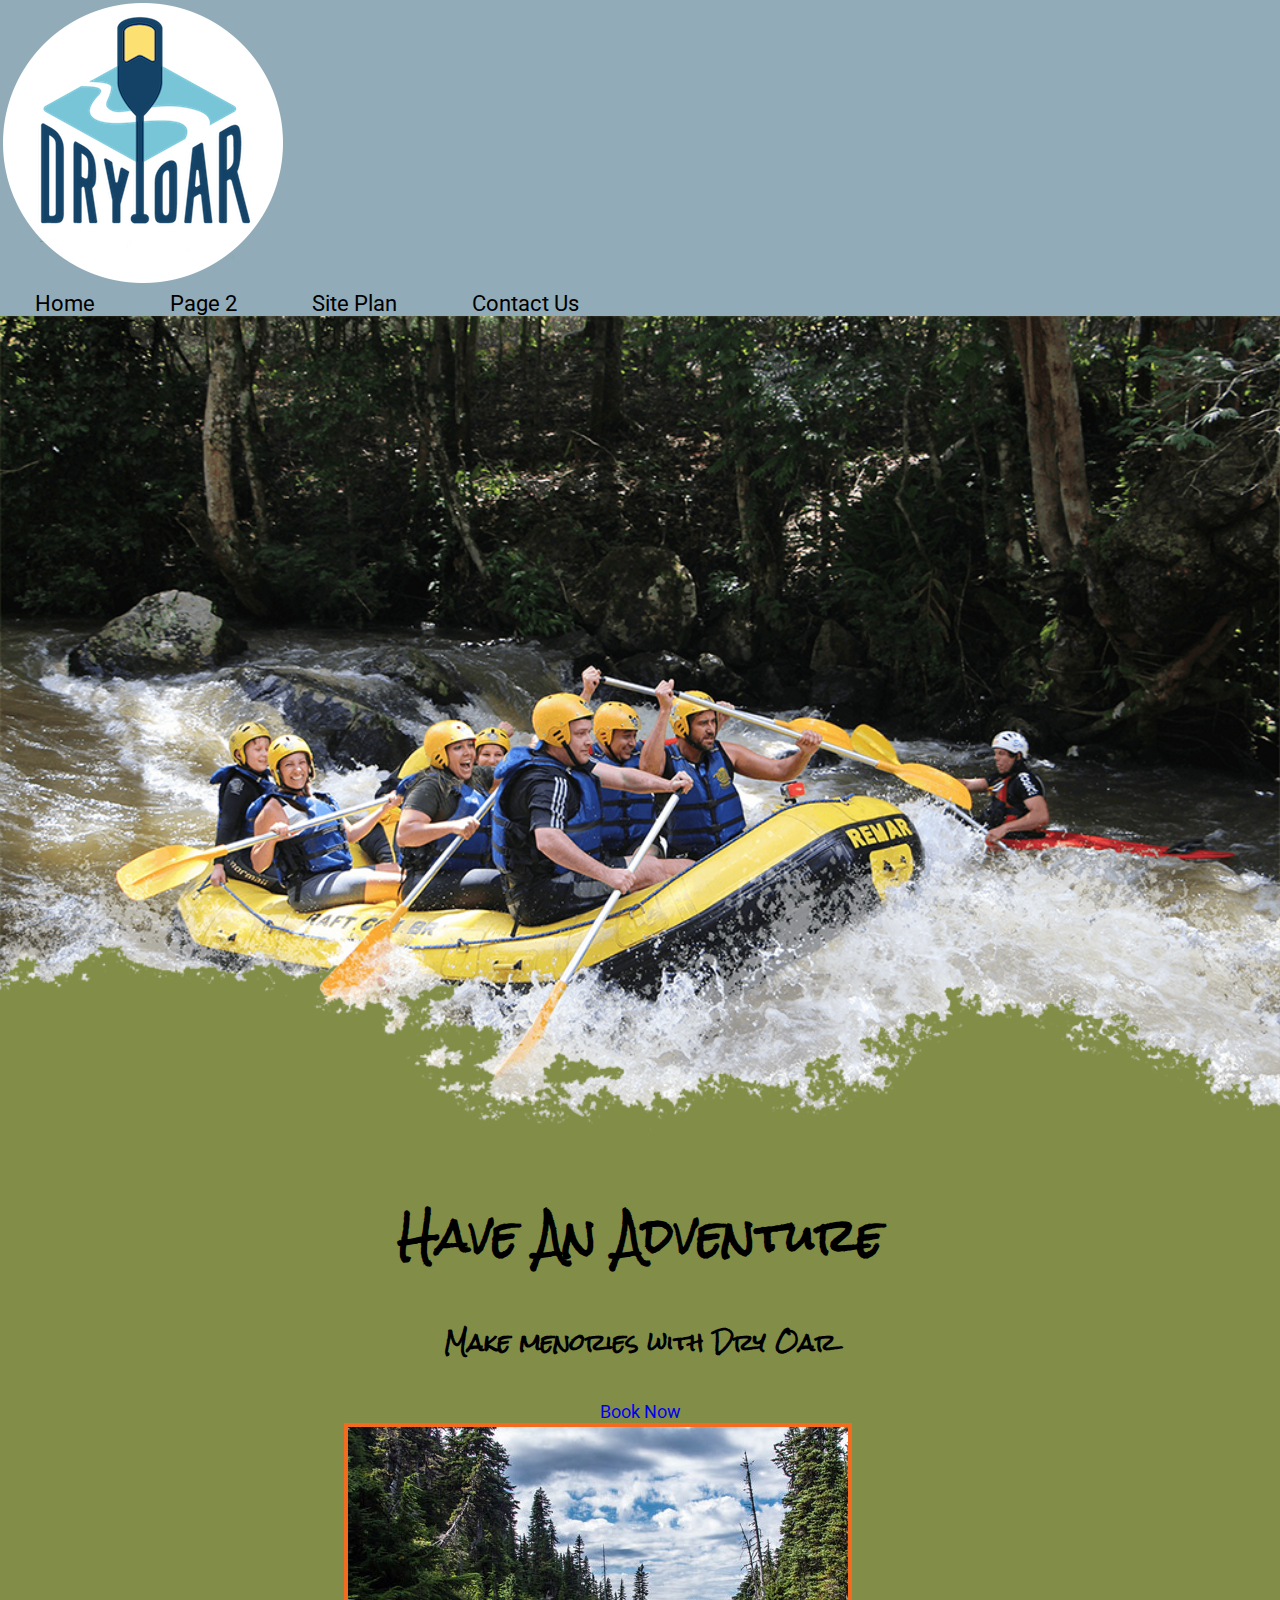
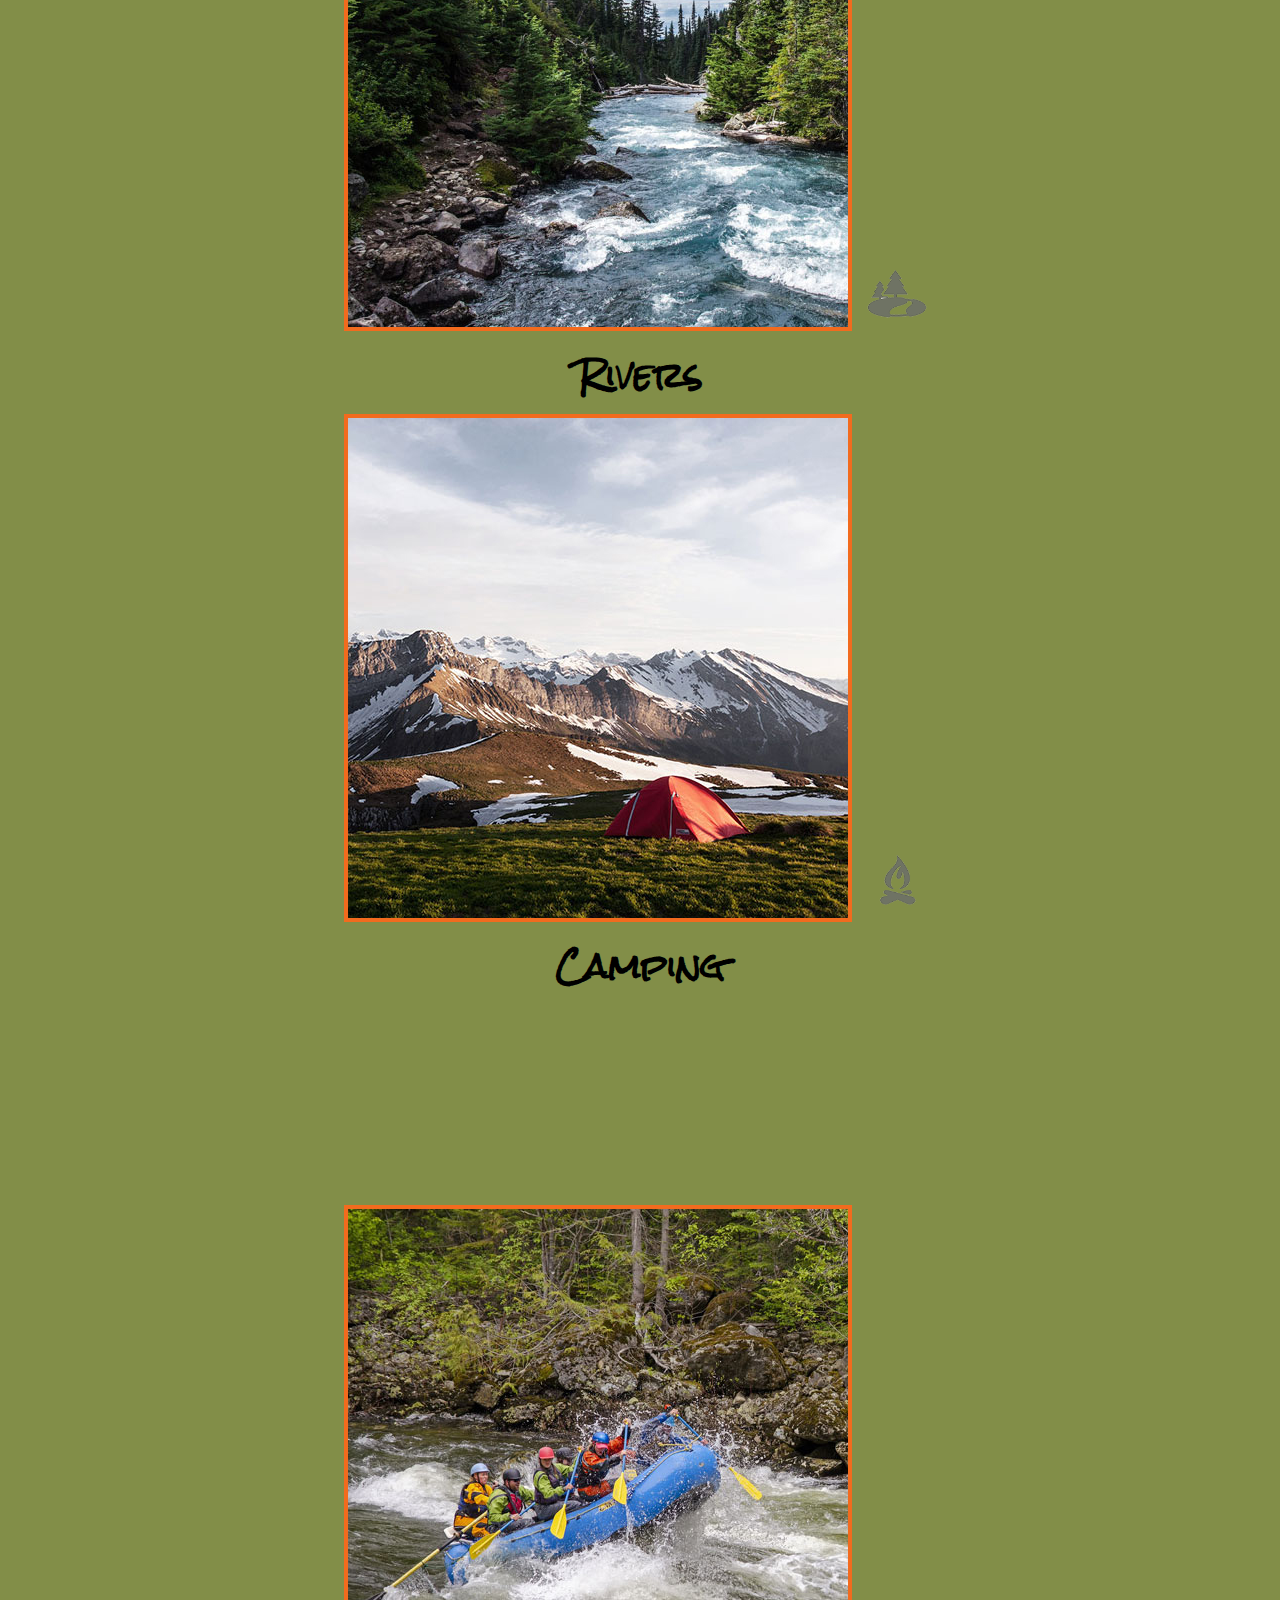
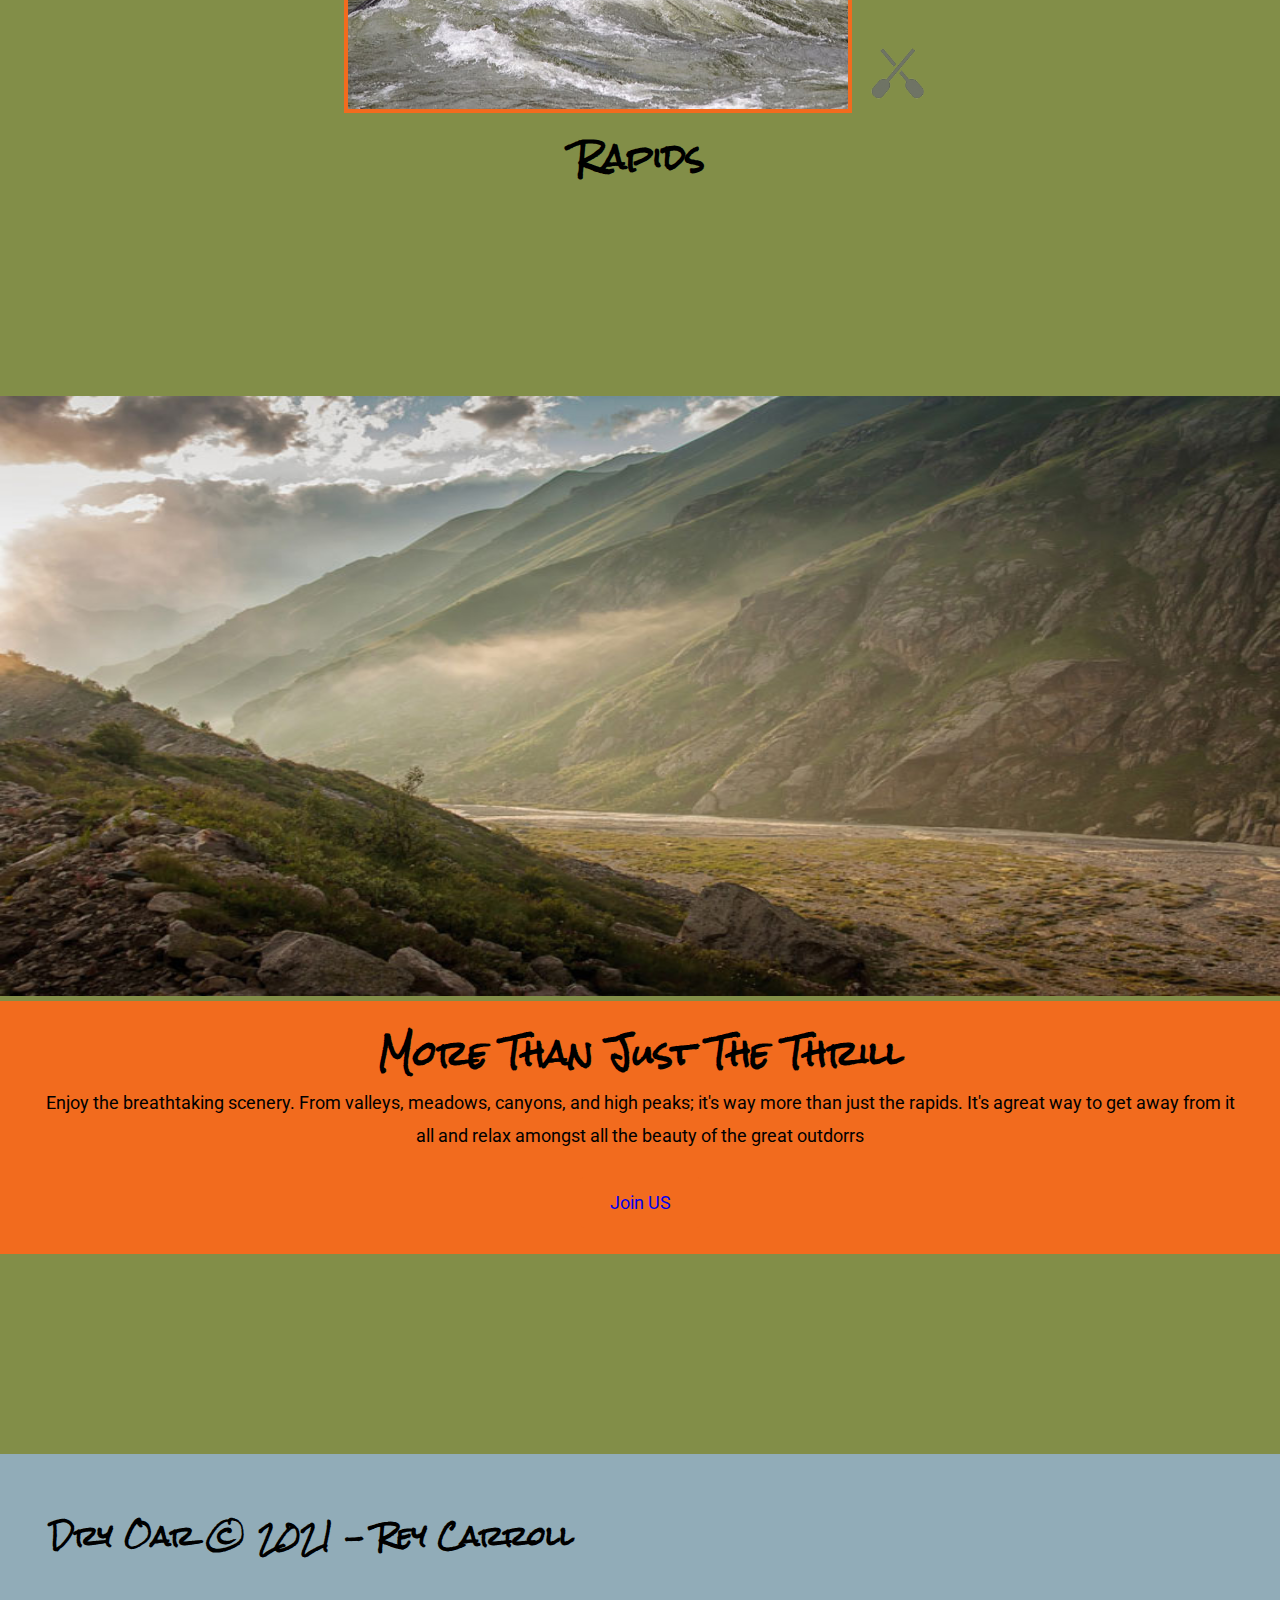
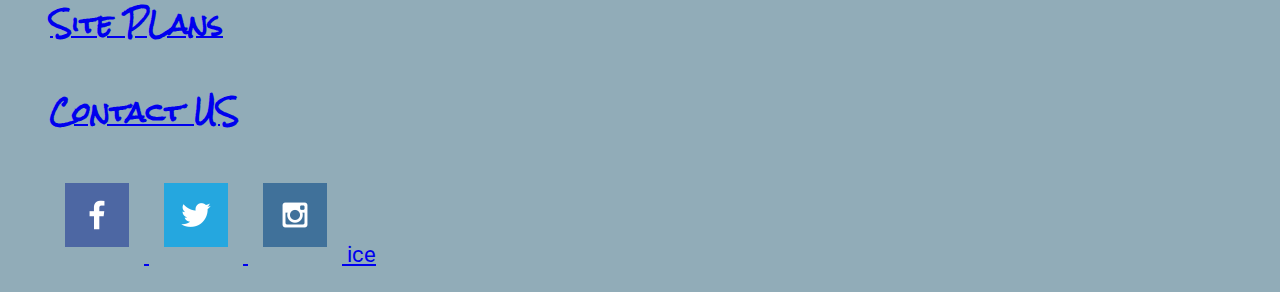
==== index.html @ da0ec717 "aosudfuiasdfgh'uiop" ====
<!DOCTYPE html>
<html lang="en">
<head>
    <meta charset="UTF-8">
    <meta http-equiv="X-UA-Compatible" content="IE=edge">
    <meta name="viewport" content="width=device-width, initial-scale=1.0">
    <title>Home Page</title>
    <link rel="stylesheet" href="styles/style.css">
  </head>


<body>
    <header>
      <a id="logo_link" href="index.html">
        <img class="logo" src="images/logo.png"
        alt="Dry Oar Logo">
      </a>
      <nav>
        <a href="index.html">Home</a>
        <a href="#">Page 2</a>
        <a href="site-plan-rafting.html">Site Plan</a>
        <a href="contactus.html">Contact Us</a>
      </nav>
    </header>
    <div id="hero">
      <div id="hero-box">
        <img id="hero-img" src="images/hero.png" alt="People enjoying white water rafting">
      </div>
      <section id="hero-msg">
        <h1 class="home-title">Have An Adventure</h1>
        <h4>Make menories with Dry Oar</h4>
        <div class='button-box'>
          <a class='book' href="rates.html">Book Now</a>
        </div>
      </section>
    </div>
    <main class="home-grid">
      <section class="river-card">
        <img class="card-img" src="images/rivers.jpg" alt="river in forest">
        <img class="icon" src="images/river_icon.png" alt="river icon">
        <h2>Rivers</h2>
      </section>
      <section class="caming-card">
        <img class="card-img" src="images/camping.jpg" alt="tent in mountains">
        <img class="icon" src="images/fire_icon.png" alt="fire icon">
        <h2>Camping</h2>
      </section>
      <section class="rapids-card">
        <img class="card-img" src="images/rapids.jpg" alt="rafting boat">
        <img class="icon" src="images/oars.png" alt="oars icon">
        <h2>Rapids</h2>
      </section>
      <img class="mountains" style="width: 100%; max-height: 600px;" src="images/mountains.jpg" alt="Misty mountains">
      <section class="msg">
        <h2>More Than Just The Thrill</h2>
        <p>Enjoy the breathtaking scenery. From valleys, meadows, canyons, and high peaks; it's way more than just the rapids. It's agreat way to get away from it all and relax amongst all the beauty of the great outdorrs </p>
        <a class='join' href="rivers.html">Join US</a>
      </section>
    </main>
    <footer>
      <h3>Dry Oar &copy; 2021 - Rey Carroll</h3>
      <h3><a href="site-plan-rafting.html">Site PLans</a></h3>
      <h3><a href="contactus.html">Contact US</a></h3>
      <div class="social">
        <a href="https://facebook.com" target="_blank">
          <img src="images/facebook.png" alt="fb icon">
        </a>
        <a href="https://twitter.com" target="_blank">
          <img src="images/twitter.png" alt="twitter icon">
        </a>
        <a href="https://instagram.com" target="_blank">
          <img src="images/instagram.png" alt="instagram icon">
        </a>
        <a href="ice/index.html" target="_blank">ice</a>
      </div>
    </footer>
</body>
</html>
---- styles/style.css ----
/*@import url('https://fonts.googleapis.com/css2?family=Roboto:wght@300&family=Rock+Salt&display=swap');*/
@import url('https://fonts.googleapis.com/css2?family=Roboto:ital,wght@1,500&family=Rock+Salt&display=swap');
:root{
    --heading-font: "Rock Salt", sans-serif;
    --paragraph-font: "Roboto", Helvetica, sans-serif;
    font-size: 22px;
}
div {
    max-width: 1600px;
    margin: 0 auto;

  } 
  h2 {
      margin: 0;
  }
  h1, h2 ,h3, h4 { 
  font-family: var(--heading-font);
  }
  nav a, p, .join, .book {
    font-family: var(--paragraph-font);
  }
.join, .book {
    font-size: 18px;
    padding: 15px 30px;
    margin-top: 50px;
    border-radius: 5px;
}
.home-title{
    font-size: 2em;
    font-family: var(--heading-font);
    margin-top: 10px;
}
.msg p{
    font-size: .8em;
    padding-bottom: 15px;
}
  nav a{
    text-align: center;
    color: #000;
    text-decoration: none;
    padding: 35px;
  }
  .msg {
    background-color: #6f7364;
    line-height: 1.5em;
    background-color:#F26B1E;
    padding: 35px;
  } 
#logo_link {
    padding-top: 5px;
}
#hero-msg h1 {
    text-align: center;
}
 #hero-msg h4{
    text-align: center;
 }
.button-box{
    text-align: center;
}
main section{
    text-align: center;
}

#background {
    height: 725px;
}
body{
    background-color: #828E48;
    font-size: 22px;
    font-family: var(--paragraph-font);
    margin: 0;
    padding: 0;
}
header{
    background-color: #91ACB8;
}
nav a:hover{
    background-color: #F26B1E;
    color: black;
}
.book{
    background-color: #828E48;
    text-decoration: none;
} 
.join{
    background-color: #F26B1E;
    text-decoration: none;
}
.book:hover{
    background-color: #F26B1E;
    text-decoration: none;
}
.join:hover{
    background-color: #828E48;
    text-decoration: none;
}
#background{
    background-color:#F26B1E;
}

footer{
    background-color: #91ACB8;
    text-decoration: none;
    padding: 25px 50px;
    margin-top: 200px;
}
.icon {
    width: 80px;
    padding: 10px;
}
#hero-img{
    width: 100%;
}
.smg {
    padding-top: 10px;
}
footer .social img {
    padding: 15px;
}
.rivers-card, .camping-card, .rapids-card{
    margin: 200px 0;
}
.card-img {
    border: 4px solid #F26B1E;
}
main section img {
    box-sizing: border-box;
}
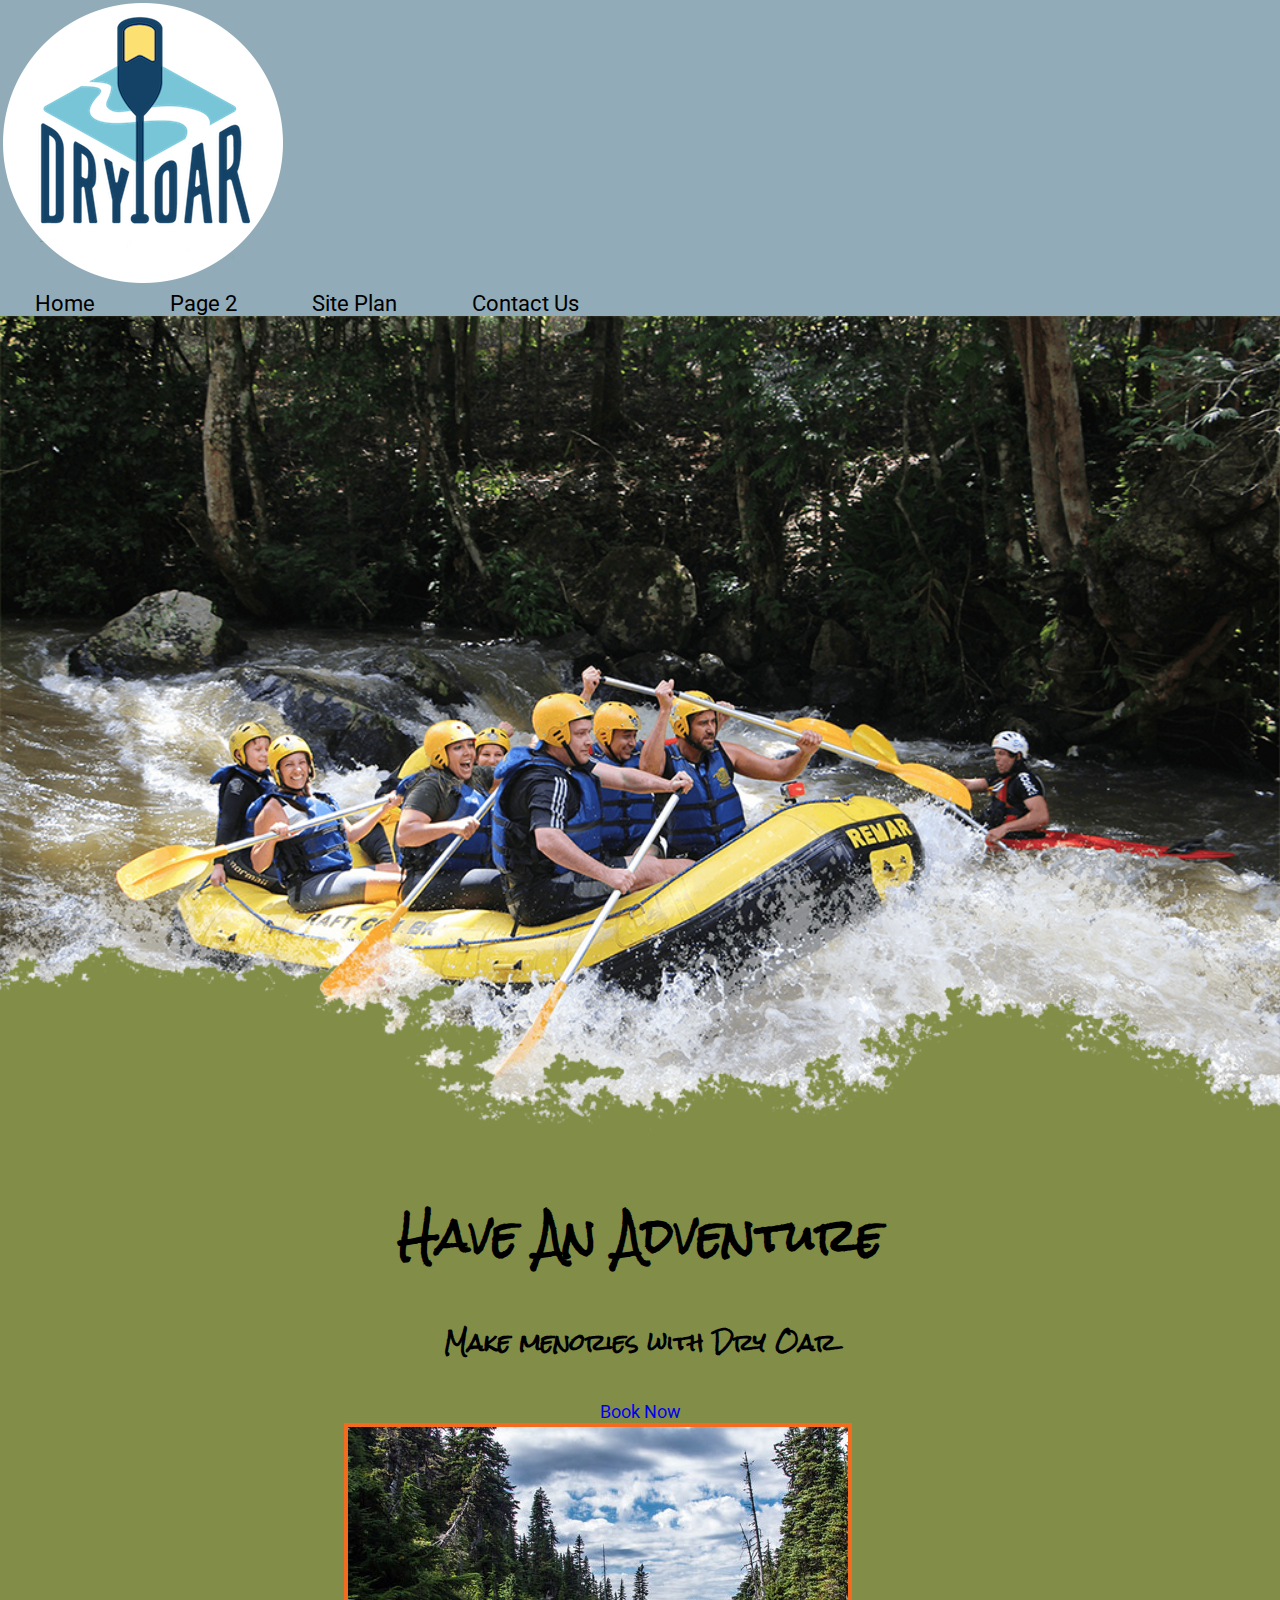
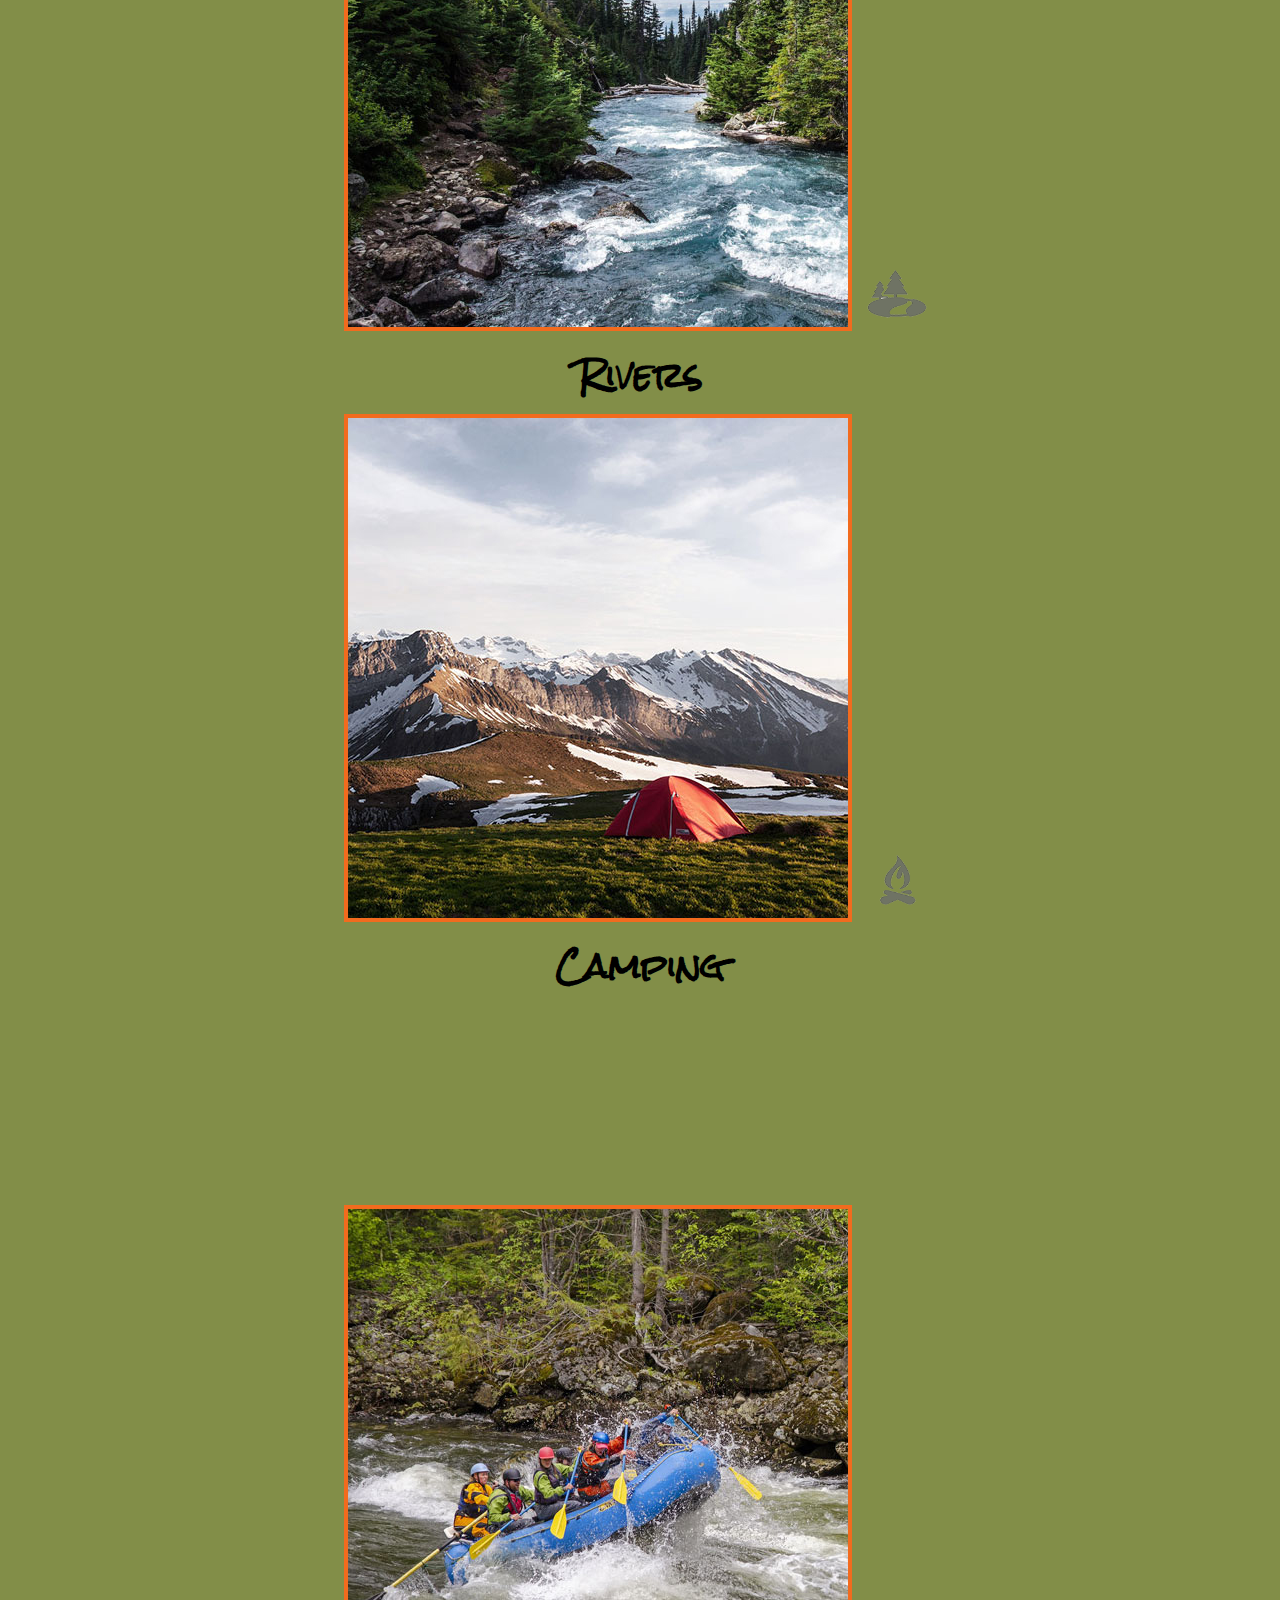
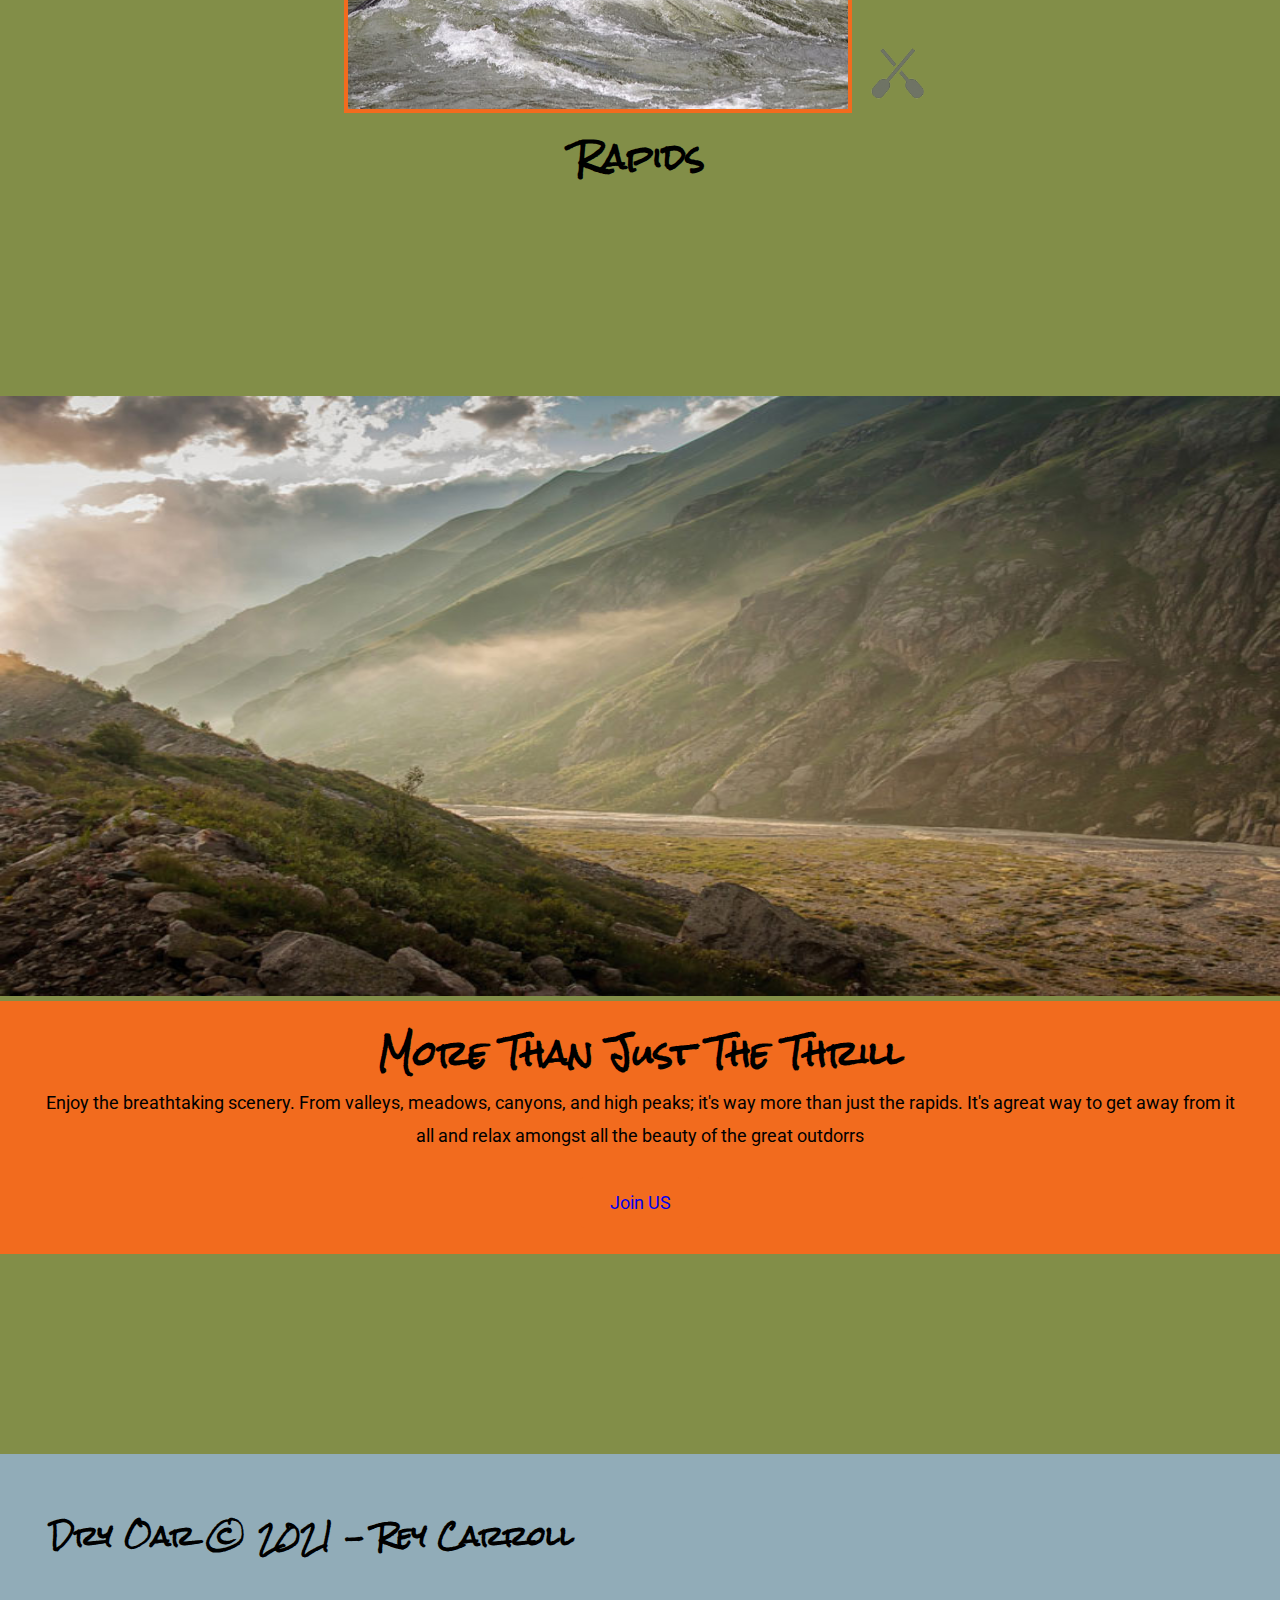
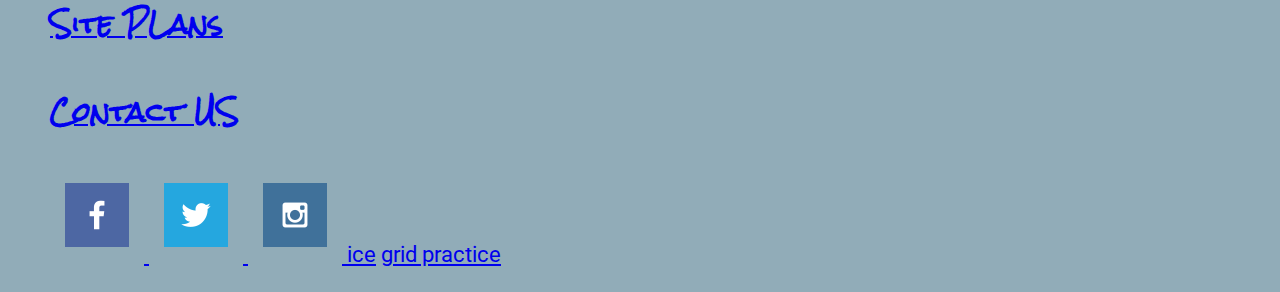
==== commit 51aca996: "gf" ====
--- a/index.html
+++ b/index.html
@@ -72,6 +72,7 @@
           <img src="images/instagram.png" alt="instagram icon">
         </a>
         <a href="ice/index.html" target="_blank">ice</a>
+        <a href="gridpratice/positioning.html" target="="_blank">grid practice</a>
       </div>
     </footer>
 </body>
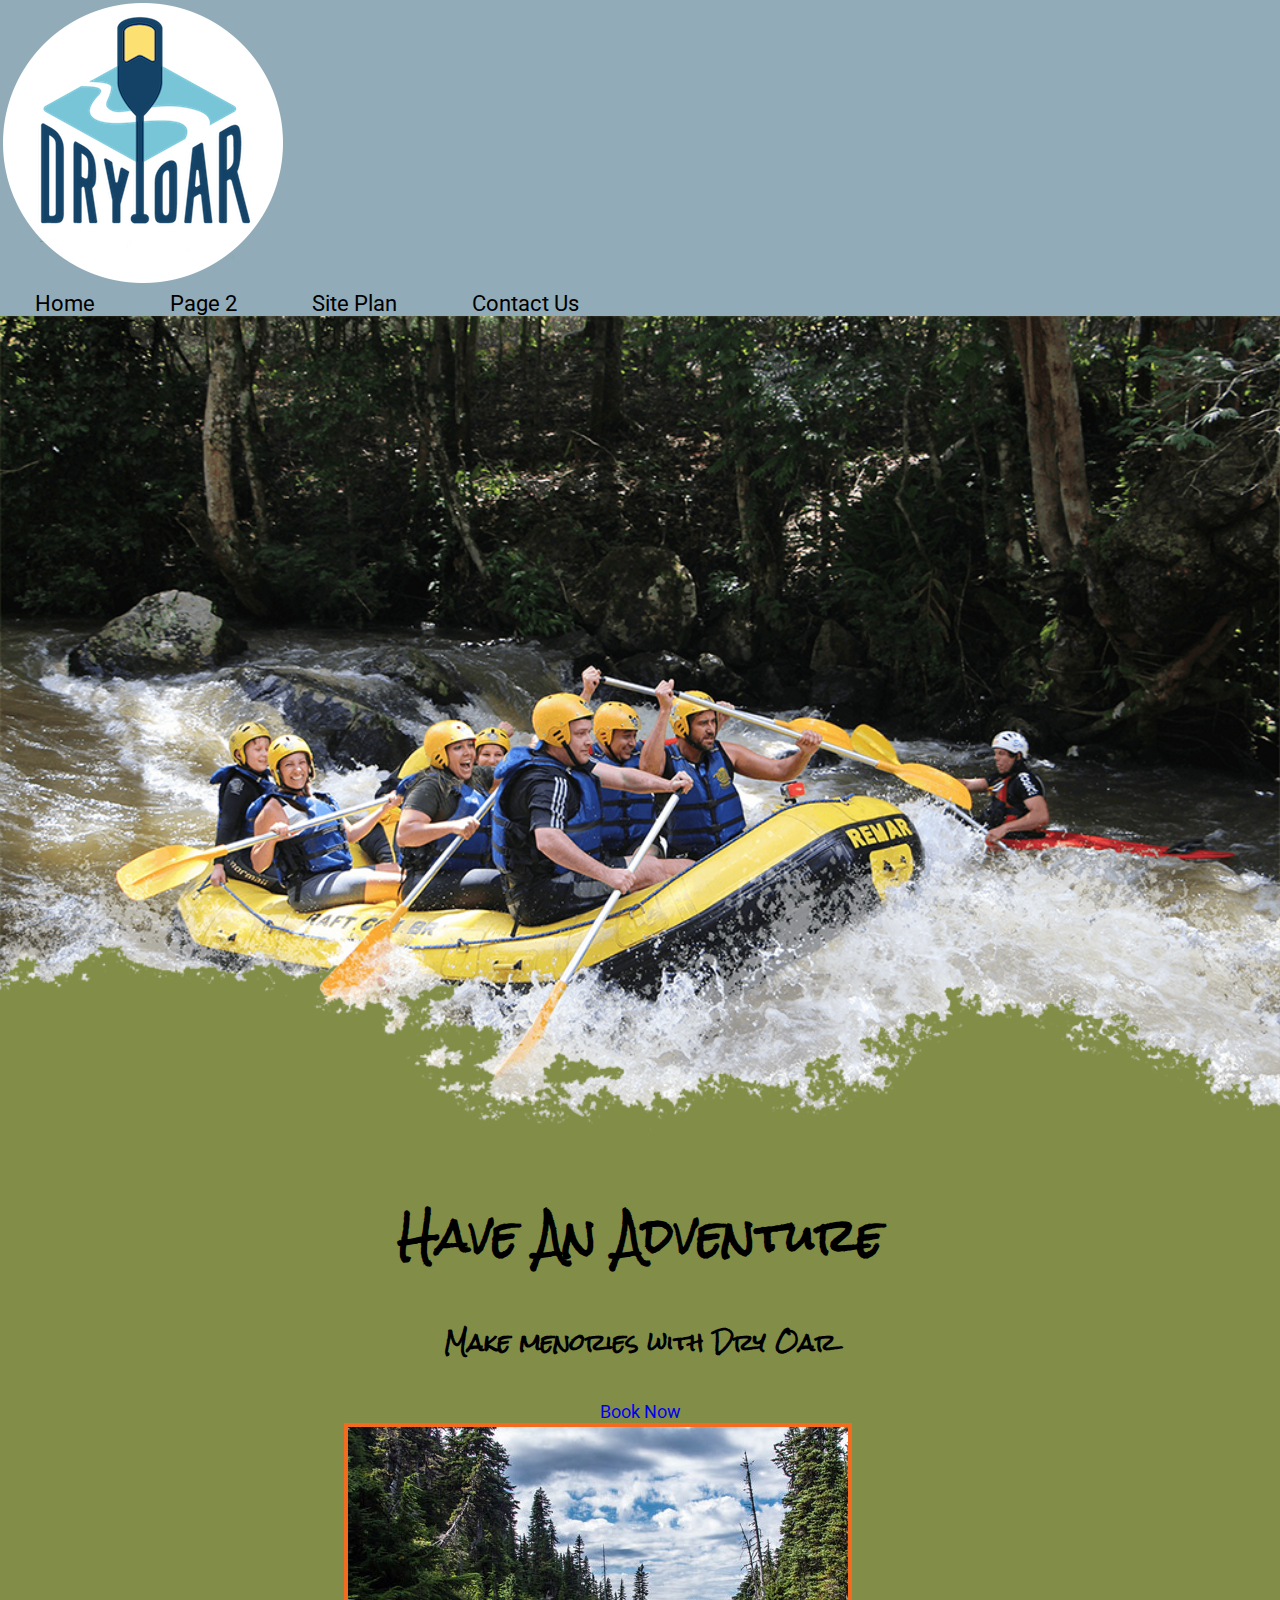
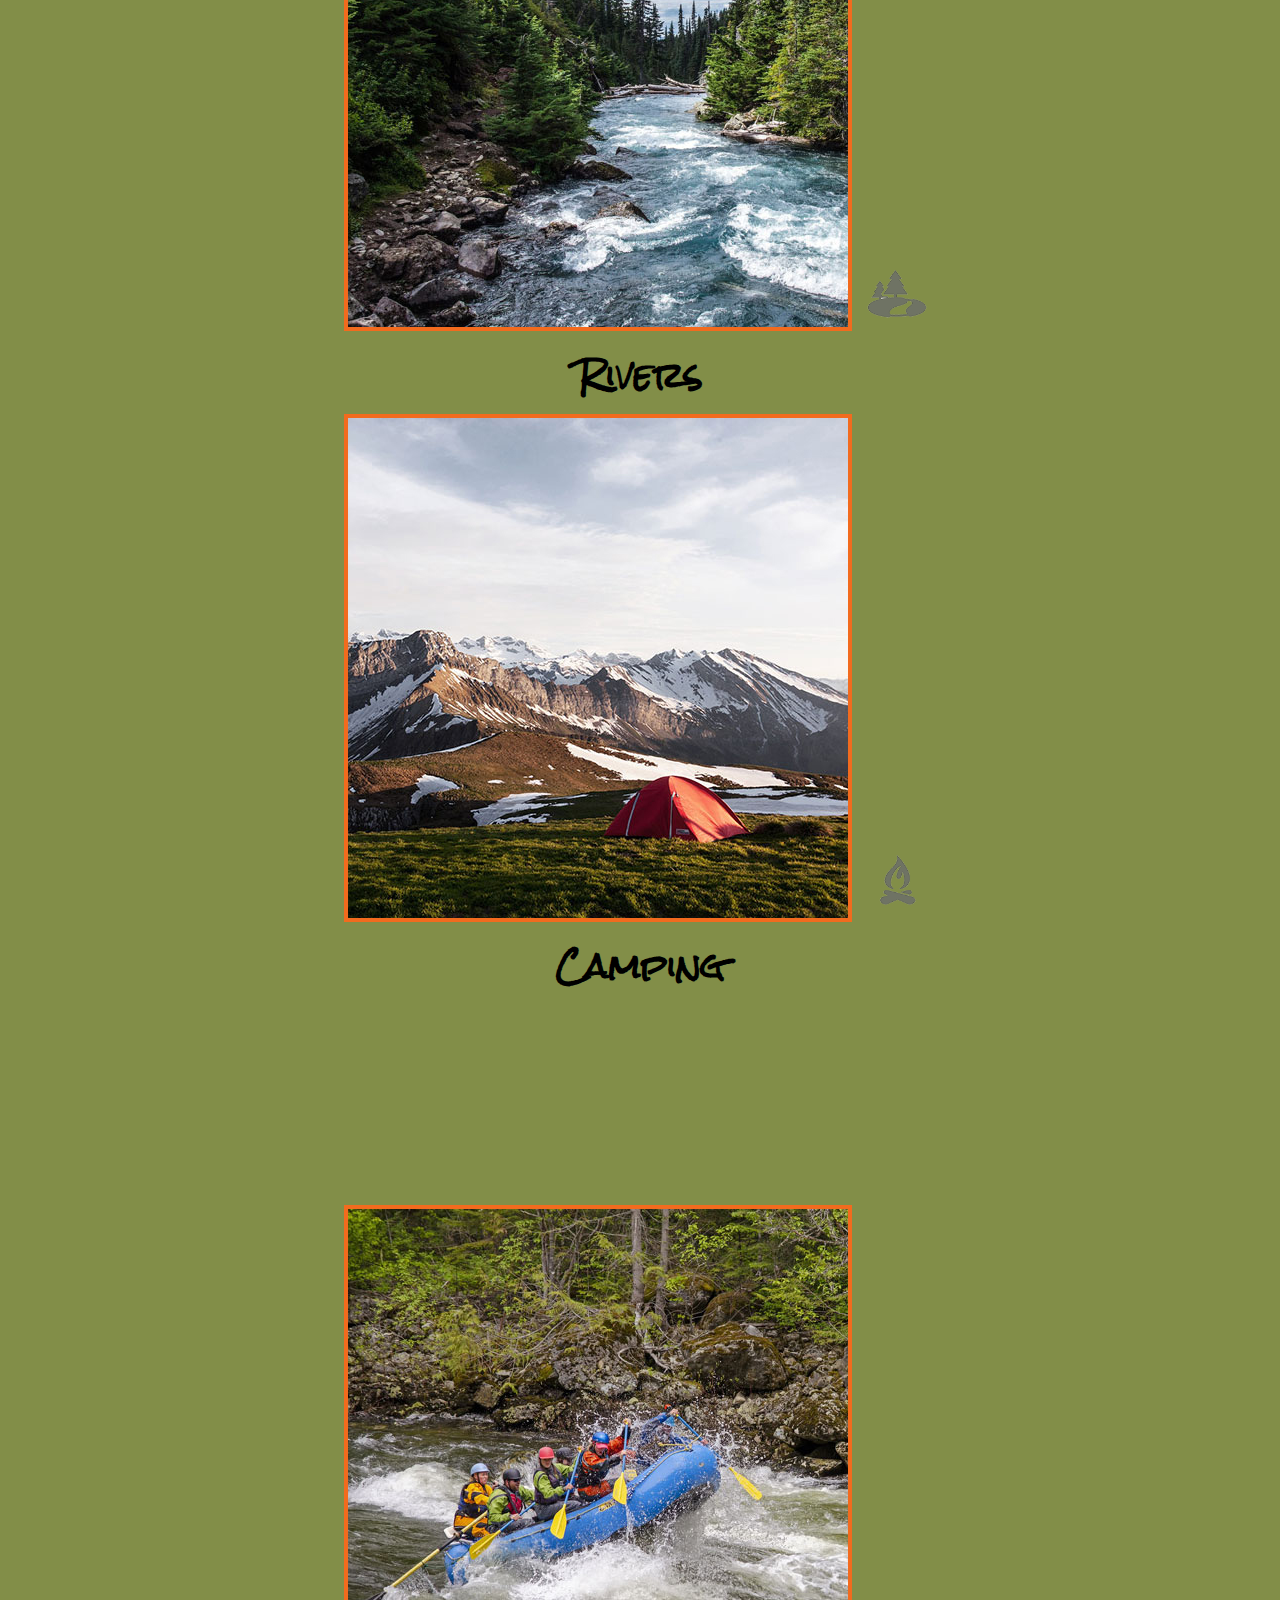
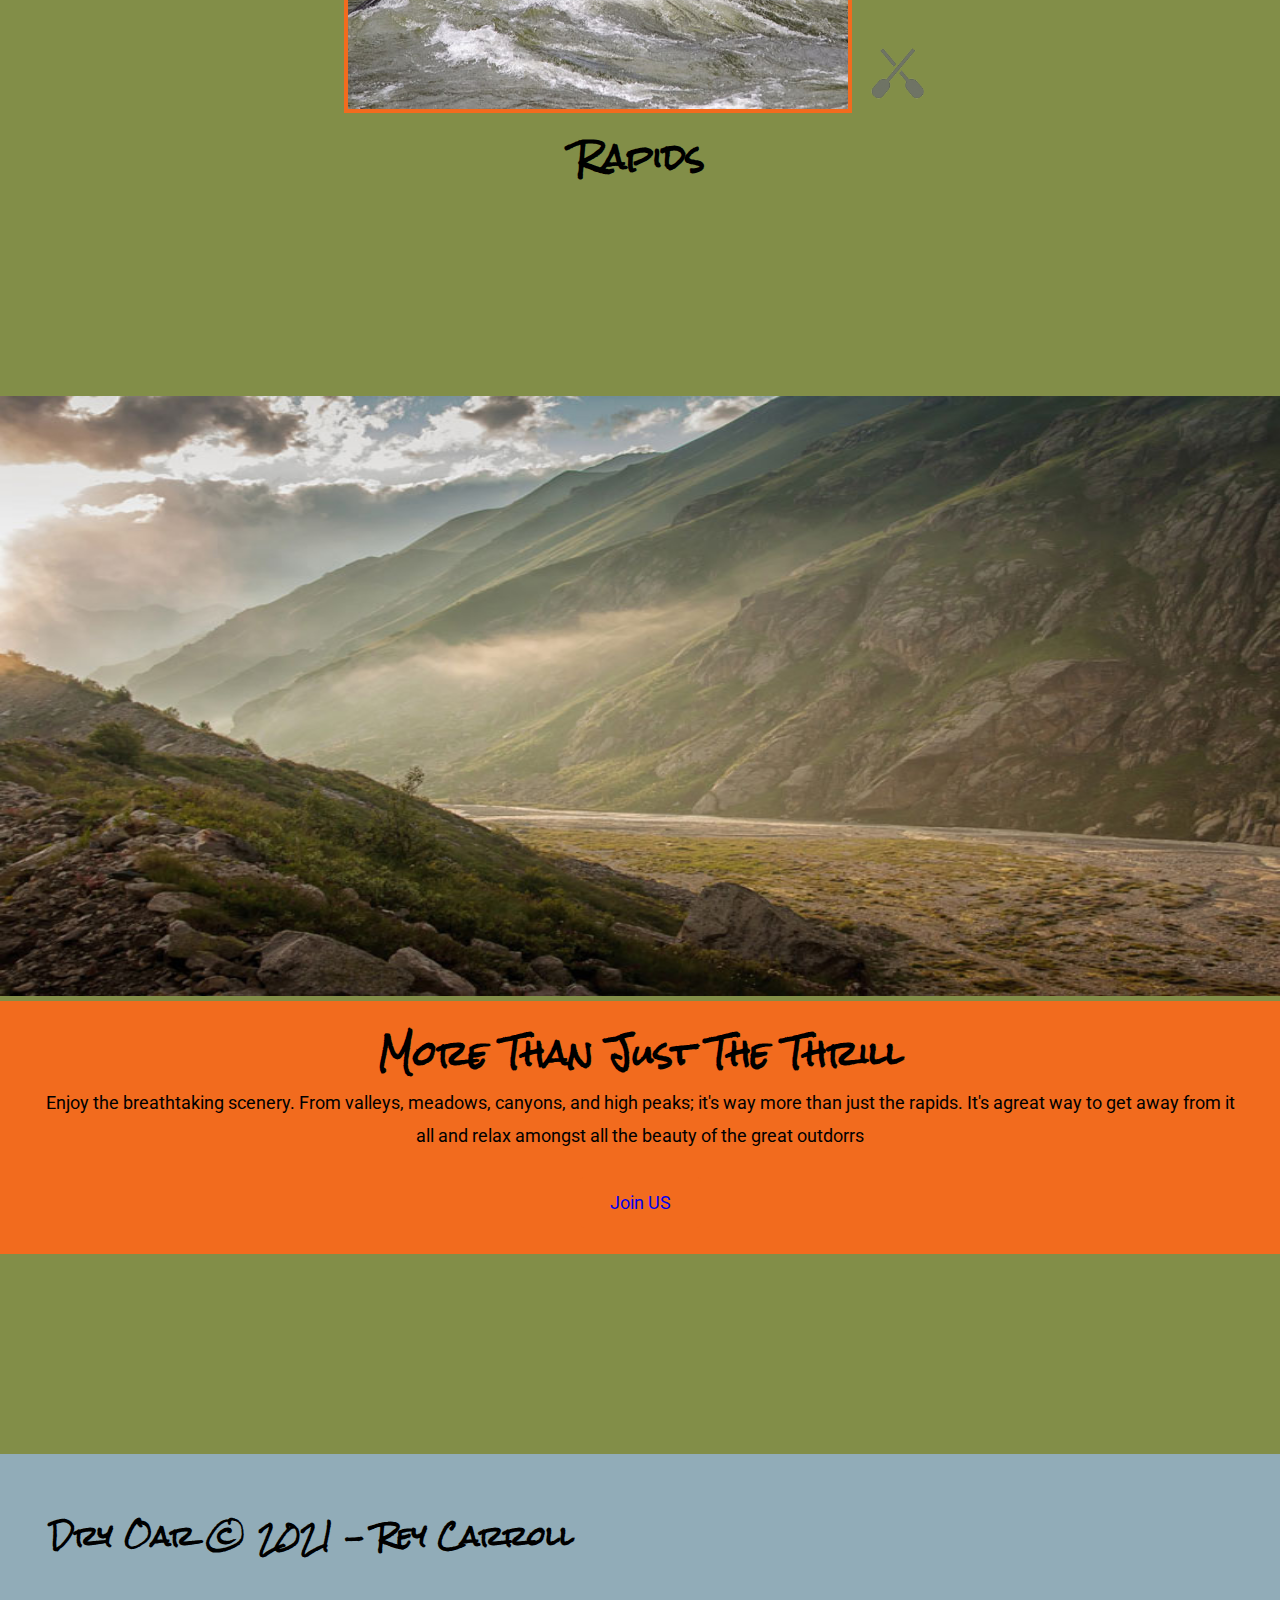
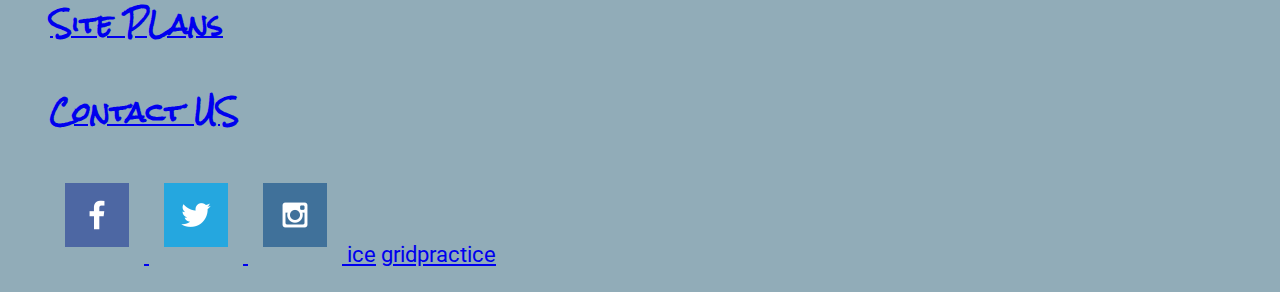
==== commit e4c3273b: "grid link" ====
--- a/index.html
+++ b/index.html
@@ -72,7 +72,7 @@
           <img src="images/instagram.png" alt="instagram icon">
         </a>
         <a href="ice/index.html" target="_blank">ice</a>
-        <a href="gridpratice/positioning.html" target="="_blank">grid practice</a>
+        <a href="gridpratice/positioning.html" target="_blank">  gridpractice</a>
       </div>
     </footer>
 </body>
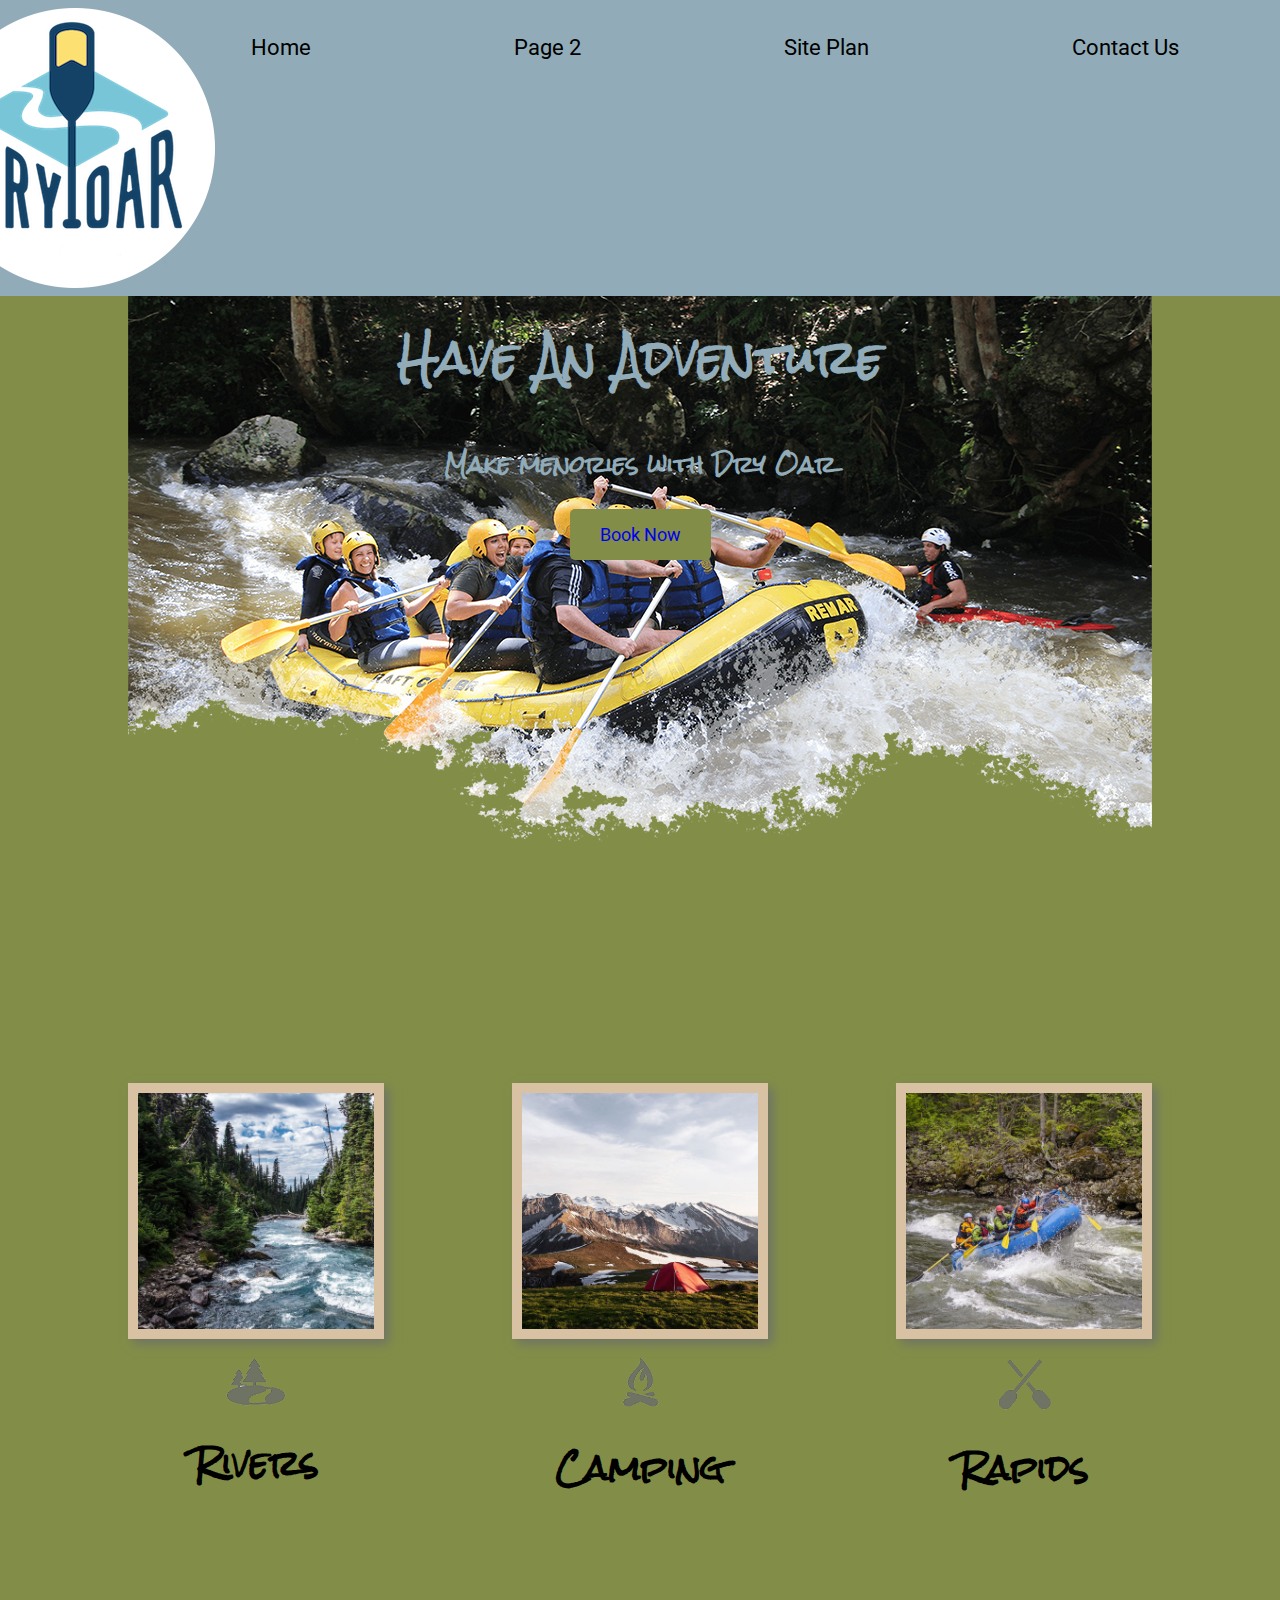
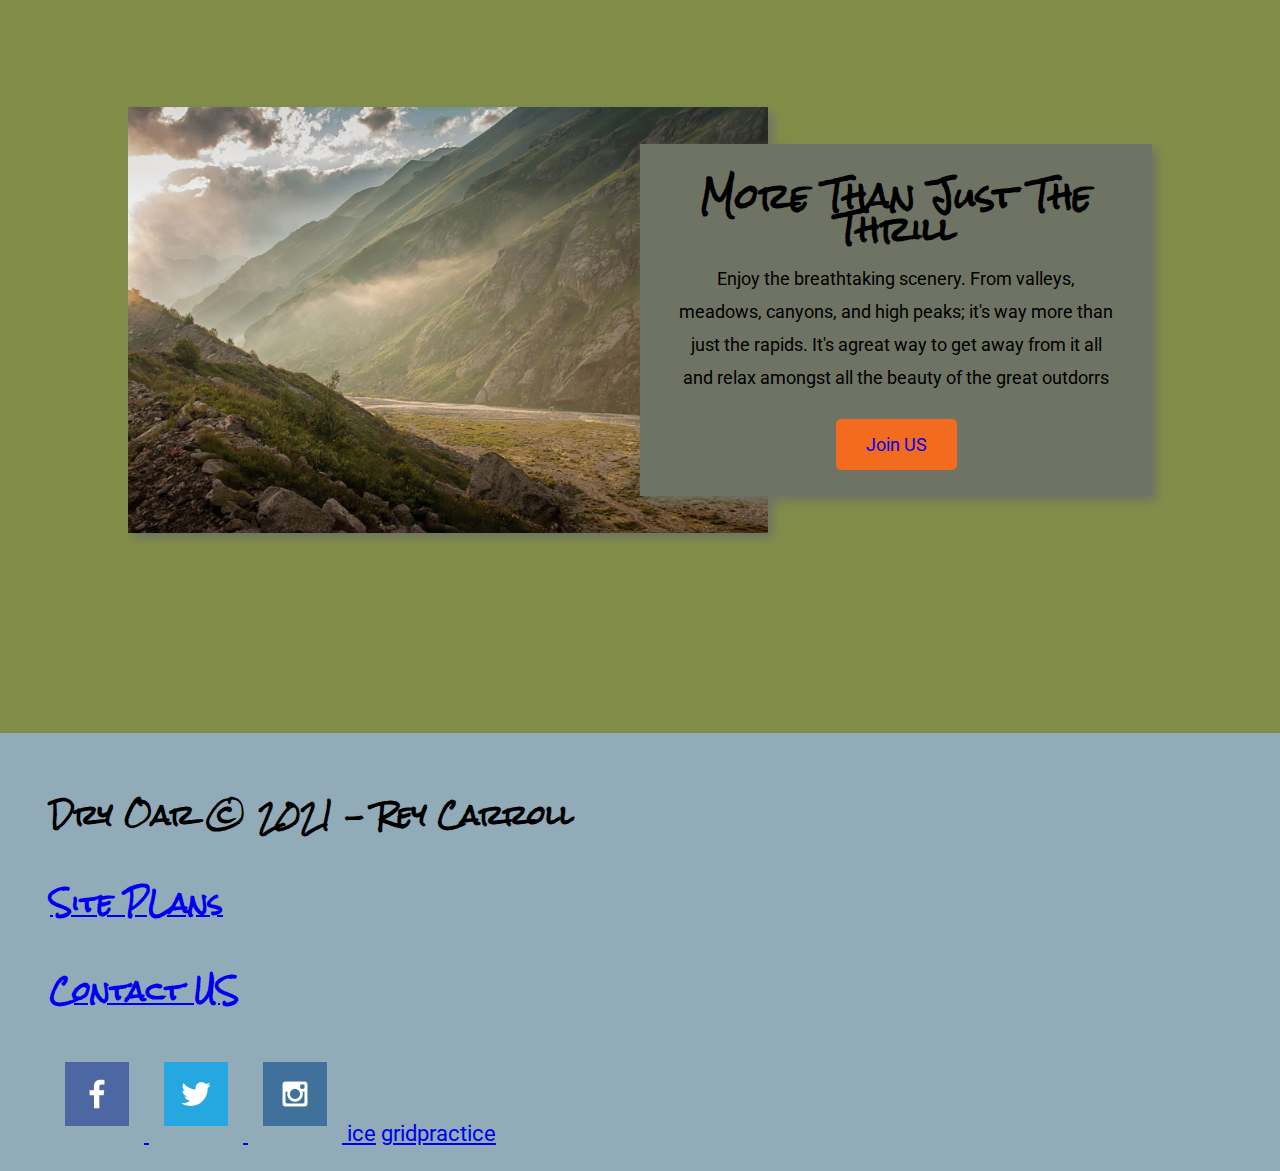
==== commit 88c3e8b5: "doutydfutout\" ====
--- a/index.html
+++ b/index.html
@@ -40,7 +40,7 @@
         <img class="icon" src="images/river_icon.png" alt="river icon">
         <h2>Rivers</h2>
       </section>
-      <section class="caming-card">
+      <section class="camping-card">
         <img class="card-img" src="images/camping.jpg" alt="tent in mountains">
         <img class="icon" src="images/fire_icon.png" alt="fire icon">
         <h2>Camping</h2>
--- a/styles/style.css
+++ b/styles/style.css
@@ -48,12 +48,16 @@
   } 
 #logo_link {
     padding-top: 5px;
+    justify-self: center;
+    align-self: center;
 }
 #hero-msg h1 {
     text-align: center;
+    color:#91ACB8;
 }
  #hero-msg h4{
     text-align: center;
+    color:#91ACB8;
  }
 .button-box{
     text-align: center;
@@ -74,6 +78,9 @@
 }
 header{
     background-color: #91ACB8;
+    display: grid;
+    grid-template-columns: 150px auto;
+
 }
 nav a:hover{
     background-color: #F26B1E;
@@ -118,7 +125,7 @@
 footer .social img {
     padding: 15px;
 }
-.rivers-card, .camping-card, .rapids-card{
+.river-card, .camping-card, .rapids-card{
     margin: 200px 0;
 }
 .card-img {
@@ -127,3 +134,124 @@
 main section img {
     box-sizing: border-box;
 }
+nav {
+    display: flex;
+    justify-content: space-around;
+}
+#hero {
+    display: grid;
+    grid-template-columns: 1fr 3fr 1fr;
+    margin-top: -100px;
+}
+#hero-box {
+    grid-column: 1/4;
+    grid-row: 1/3;
+    z-index: -1;
+}
+#hero-msg {
+    grid-column: 2/3;
+    grid-row: 1/2;
+    margin-top: 100px;
+}
+.home-grid{
+    display: grid;
+    grid-template-columns: repeat(10,1fr);
+}
+.card-img, .mountain {
+    width: 100%;
+}
+.river-card {
+    grid-column: 2/4;
+    grid-row: 2/3;
+}
+.camping-card{
+    grid-column: 5/7;
+    grid-row: 2/3;
+}
+.rapids-card{
+    grid-column: 8/10;
+    grid-row: 2/3;
+}
+#background{
+    grid-column: 1/11;
+    grid-row: 4/9;
+}
+.mountains{
+    grid-column: 2/7;
+    grid-row: 5/8;
+}
+.msg{
+    grid-column: 6/10;
+    grid-row: 6/7;
+}
+.footer{
+    background-color: #91ACB8;
+    padding: 25px 50px;
+    margin-top: 200px;
+    display: flex;
+    justify-content: space-around;
+    align-items: center;
+}
+.card-img {
+    border: 10px solid #d9c2a3;
+    transition: transform .5s;
+    box-shadow: 5px 5px 10px #6f7364;
+}
+.card-img:hover {
+    opacity: .6;
+    transform: scale(1.1);
+}
+.msg {
+    background-color: #6f7364;
+    padding: 35px;
+    grid-column: 6/10;
+    grid-row: 6/7;
+    box-shadow: 5px 5px 10px #6f7364;
+}
+.mountains {
+    grid-column: 2/7;
+    grid-row: 5/8;
+    box-shadow: 5px 5px 10px #6f7364;
+}
+@media screen and (max-width: 900px) {
+    #hero, .home-grid {
+        display: block;
+        height: auto;
+    }
+    nav, footer {
+        flex-direction: column;
+    }
+    nav a {
+        display: block;
+        padding: 15px;
+    }
+    #hero {
+        margin-top: 0;
+    }
+    #hero-msg {
+        margin-top: 0;
+    }
+    #hero-msg h4 {
+        display: none;
+    }
+    .home-title {
+        font-size: 25px;
+        color: #6f7364;
+    }
+    .river-card, .camping-card, .rapids-card { 
+        margin: 50px auto;
+        width: 60%;
+    }
+    #background {
+        display: none;
+    }
+    .mountains, .msg {
+        width: 80%;
+        display: block;
+        margin: 0 auto;
+    }
+    footer {
+        margin-top: 25px;
+    }
+}
+     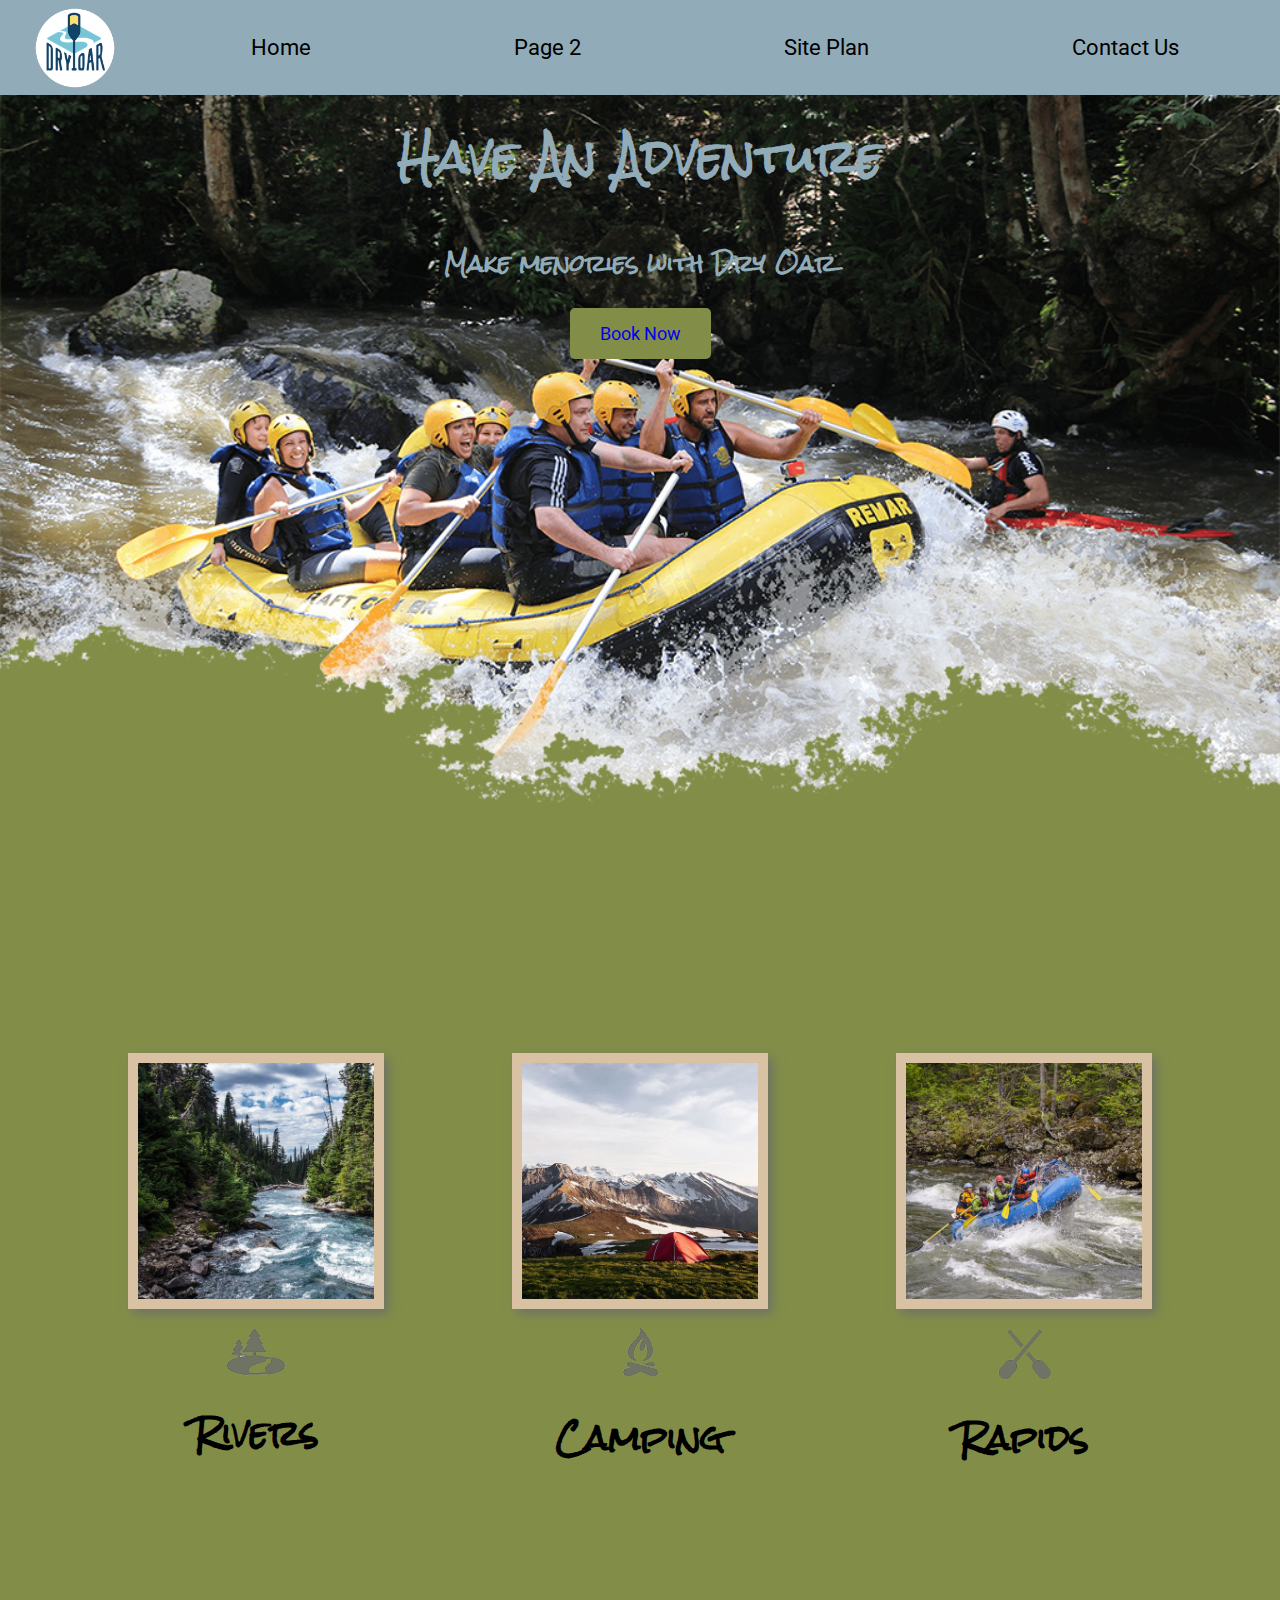
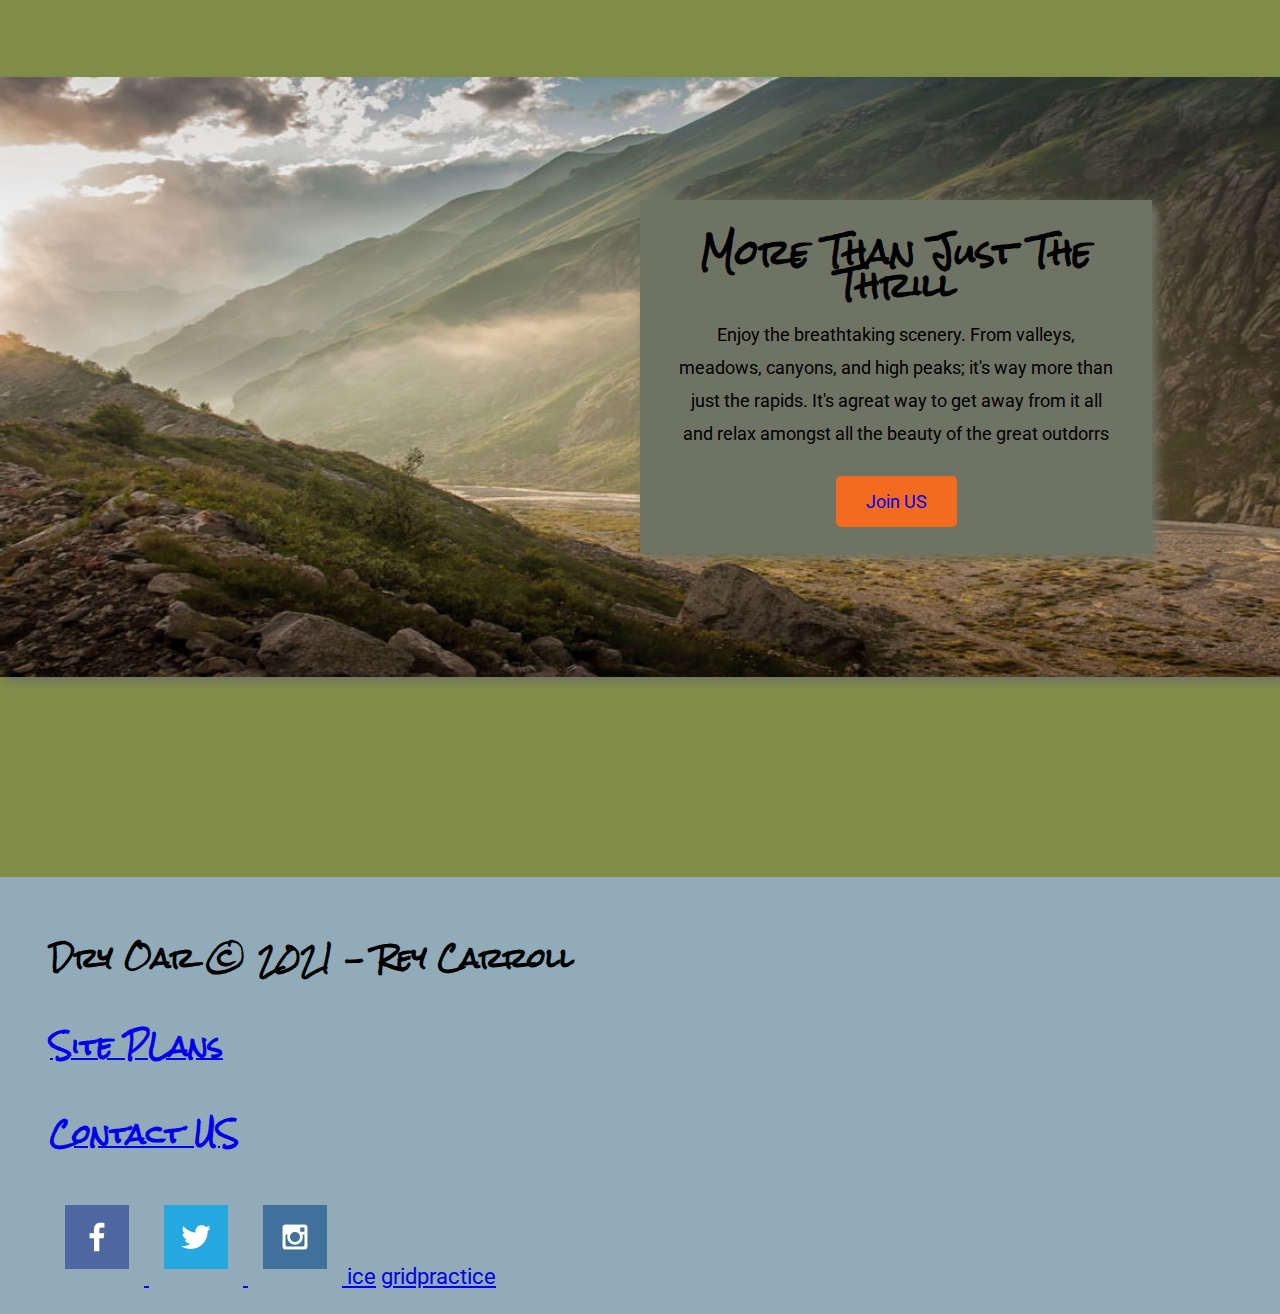
==== commit 0cde1b02: "pleass work" ====
--- a/index.html
+++ b/index.html
@@ -8,6 +8,7 @@
     <link rel="stylesheet" href="styles/style.css">
   </head>
 
+  
 
 <body>
     <header>
@@ -76,4 +77,4 @@
       </div>
     </footer>
 </body>
-</html>+</html>
--- a/styles/style.css
+++ b/styles/style.css
@@ -5,10 +5,9 @@
     --paragraph-font: "Roboto", Helvetica, sans-serif;
     font-size: 22px;
 }
-div {
+#content {
     max-width: 1600px;
     margin: 0 auto;
-
   } 
   h2 {
       margin: 0;
@@ -50,6 +49,10 @@
     padding-top: 5px;
     justify-self: center;
     align-self: center;
+
+}
+.logo{
+    width: 80px;
 }
 #hero-msg h1 {
     text-align: center;
@@ -176,10 +179,7 @@
     grid-column: 1/11;
     grid-row: 4/9;
 }
-.mountains{
-    grid-column: 2/7;
-    grid-row: 5/8;
-}
+
 .msg{
     grid-column: 6/10;
     grid-row: 6/7;
@@ -209,7 +209,7 @@
     box-shadow: 5px 5px 10px #6f7364;
 }
 .mountains {
-    grid-column: 2/7;
+    grid-column: 1/11;
     grid-row: 5/8;
     box-shadow: 5px 5px 10px #6f7364;
 }
@@ -253,5 +253,4 @@
     footer {
         margin-top: 25px;
     }
-}
-     +}